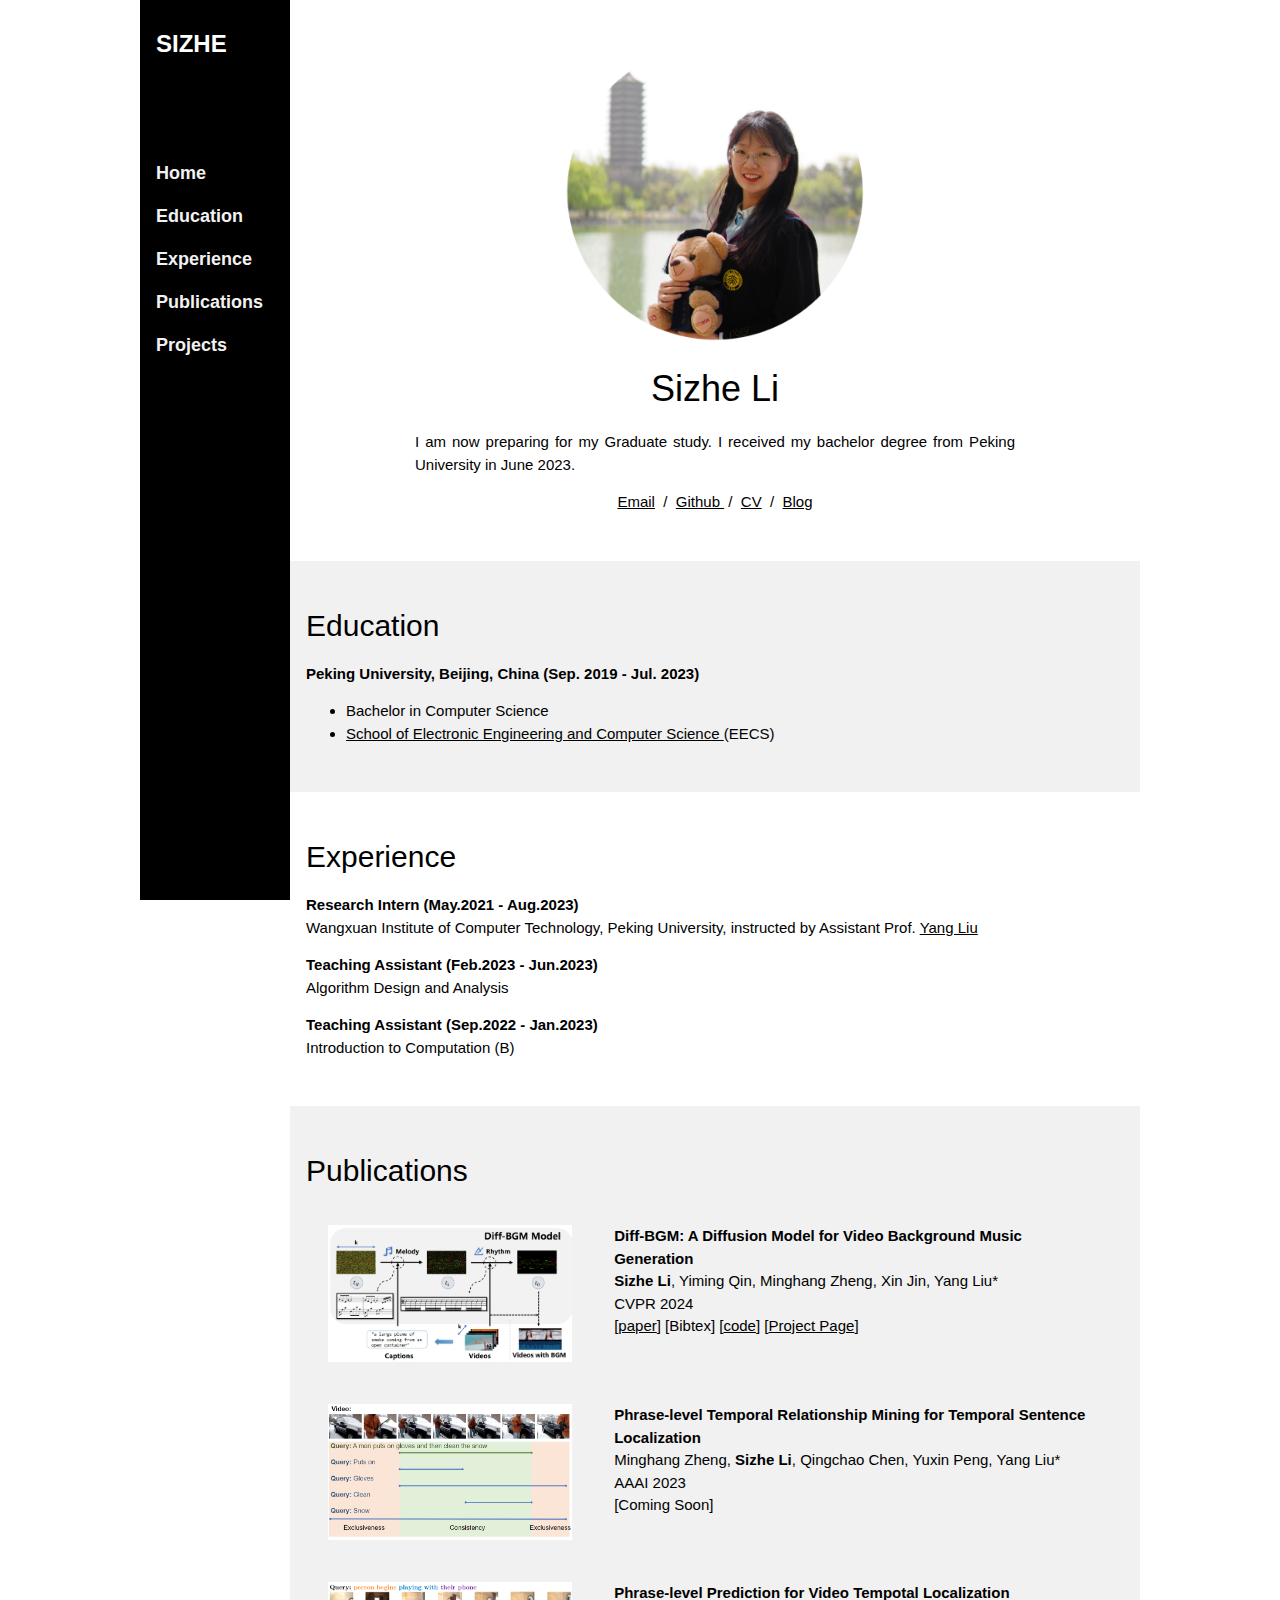
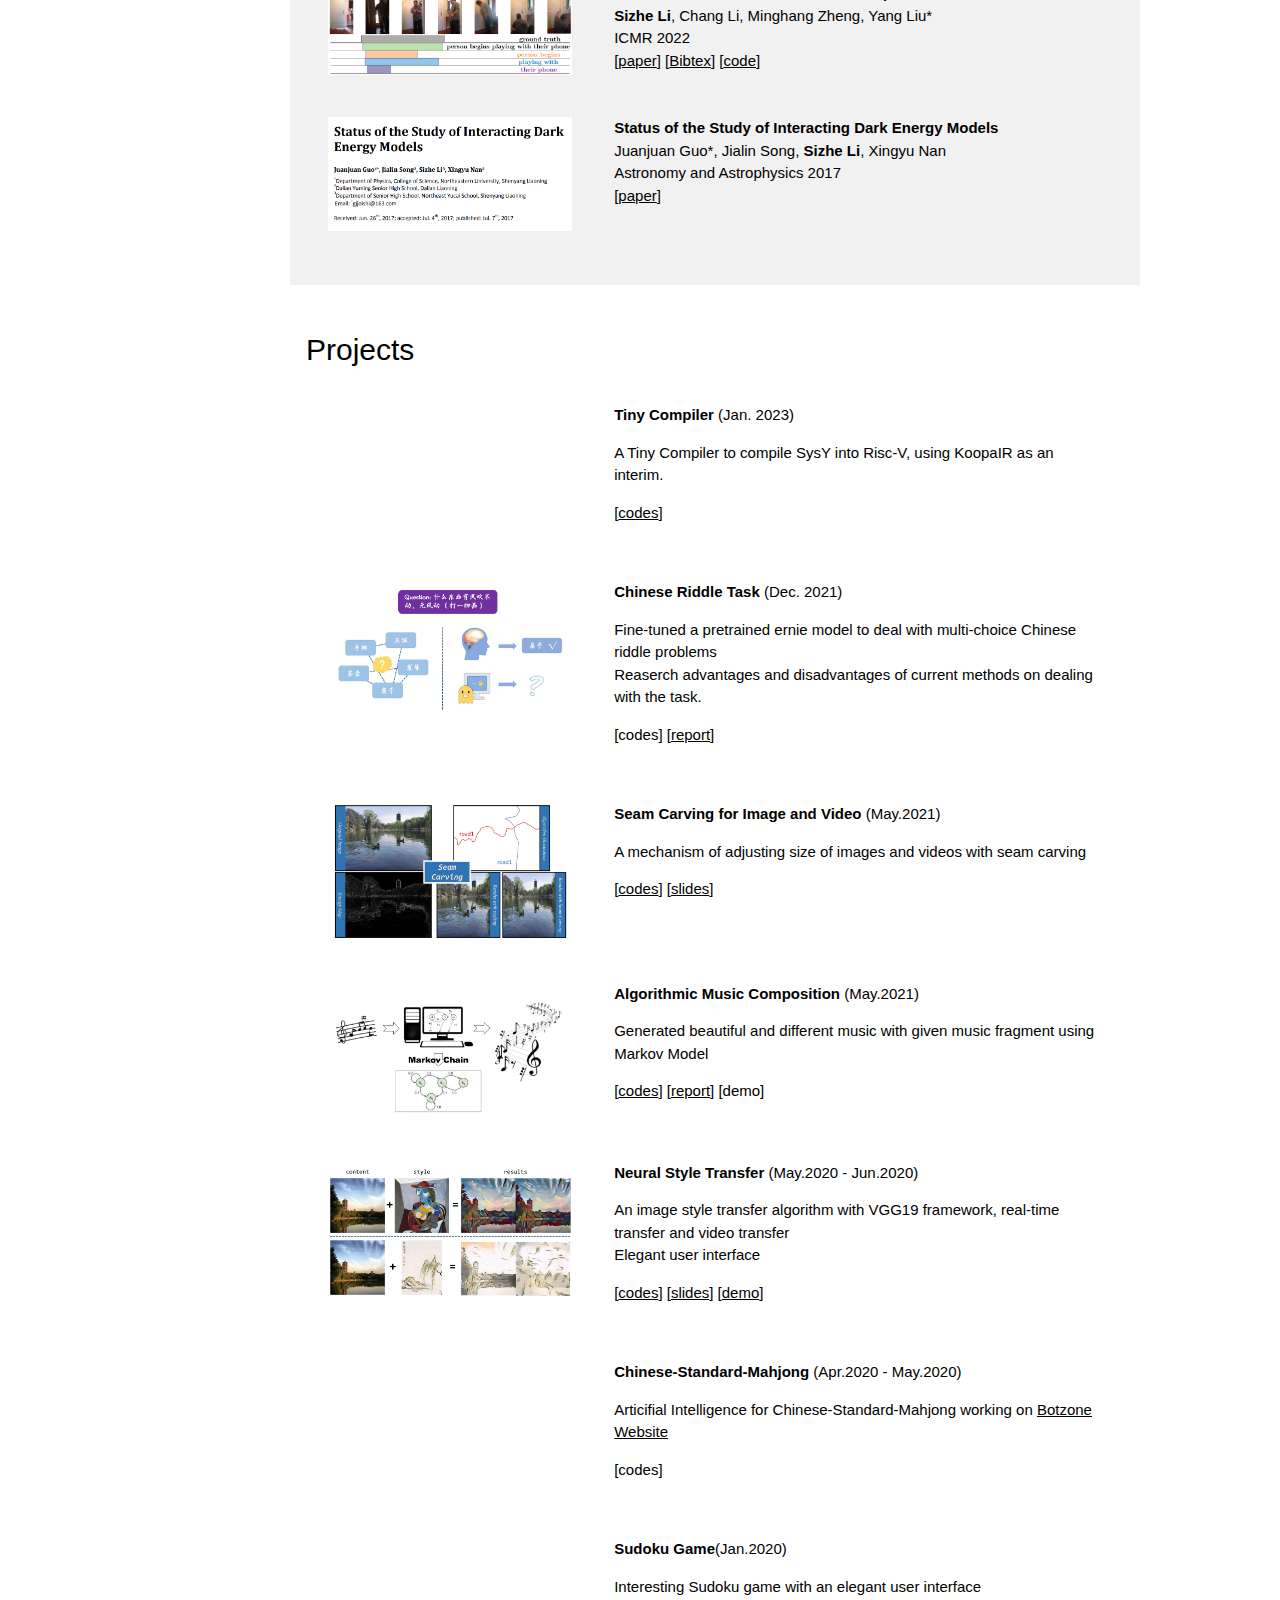
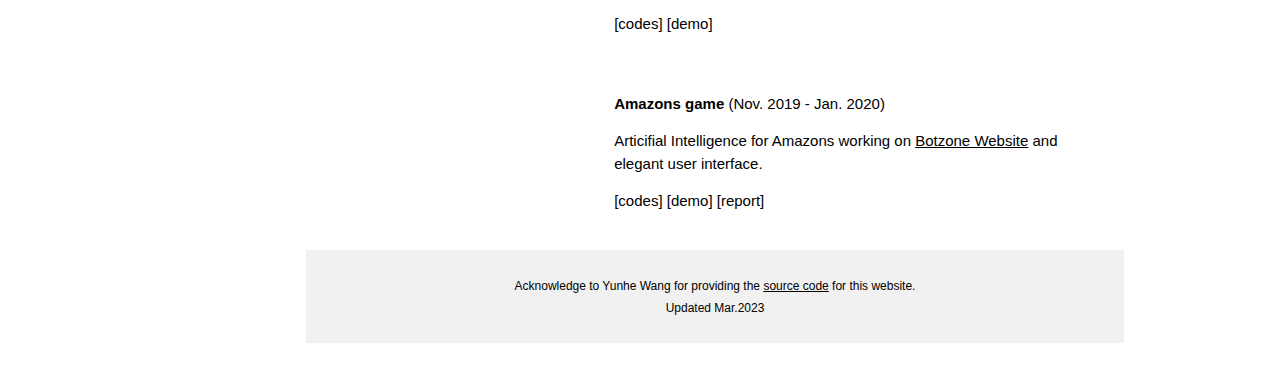
==== index.html @ bfb2998c "update Diff-BGM" ====
<!DOCTYPE html>
<html xmlns="http://www.w3.org/1999/xhtml" xml:lang="en">

<head>

  <title>Here is Sizhe</title>

  <meta charset="UTF-8">
  <meta name="viewport" content="width=device-width, initial-scale=1">
  <meta http-equiv="Content-Type" content="text/html; charset=UTF-8">
  <meta name="description" content="Sizhe Li is currently a senior undergraduate in Peking University">
  <meta name="keywords" content="Sizhe Li, 李思哲, lisizhe
  , Sizhe, Li, Deep Learning, Undergraduate, PKU, Computer Vision">
  <meta name="author" content="Sizhe Li" />

  <link rel="stylesheet" href="w3.css">

  <style>
    .w3-sidebar a {
      font-family: "Roboto", sans-serif
    }

    body,
    h1,
    h2,
    h3,
    h4,
    h5,
    h6,
    .w3-wide {
      font-family: "Montserrat", sans-serif;
    }
  </style>

  <link rel="icon" type="image/png" href="images/logo.png">

</head>


<body class="w3-content" style="max-width:1000px">

  <!-- Sidebar/menu -->
  <nav class="w3-sidebar w3-bar-block w3-black w3-collapse w3-top w3-right" style="z-index:3;width:150px"
    id="mySidebar">
    <div class="w3-container w3-display-container w3-padding-16">
      <h3><b>SIZHE</b></h3>
    </div>
    <div class="w3-padding-64 w3-text-light-grey w3-large" style="font-weight:bold">
      <a href="#home" class="w3-bar-item w3-button">Home</a>
      <a href="#education" class="w3-bar-item w3-button">Education</a>
      <a href="#experience" class="w3-bar-item w3-button">Experience</a>
      <a href="#publications" class="w3-bar-item w3-button">Publications</a>
      <a href="#projects" class="w3-bar-item w3-button">Projects</a>
    </div>
  </nav>

  <!-- Top menu on small screens -->
  <header class="w3-bar w3-top w3-hide-large w3-black w3-xlarge">
    <div class="w3-bar-item w3-padding-24">SIZHE</div>
    <a href="javascript:void(0)" class="w3-bar-item w3-button w3-padding-24 w3-right"
      style="font-stretch: extra-expanded;" onclick="w3_open()"><b>≡</b></a>
    </div>
  </header>

  <!-- Overlay effect when opening sidebar on small screens -->
  <div class="w3-overlay w3-hide-large" onclick="w3_close()" style="cursor:pointer" title="close side menu"
    id="myOverlay"></div>

  <!-- !PAGE CONTENT! -->
  <div class="w3-main" style="margin-left:150px">

    <!-- Push down content on small screens -->
    <div class="w3-hide-large" style="margin-top:83px"></div>

    <!-- The Home Section -->
    <div class="w3-container w3-center w3-padding-32" id="home">
      <img style="width: 80%;max-width: 320px" alt="profile photo" src="images/Sizhe.jpg">
      <h1>Sizhe Li</h1>
      <p class="w3-justify"
        style="width:100%;border:0px;border-spacing:0px;border-collapse:separate;margin-right:auto;margin-left:auto;max-width:600px">
        I am now preparing for my Graduate study. I received my bachelor degree from Peking University in June 2023.
        
      </p>
      <p class="w3-center">
        <a href="mailto:lisizhe@pku.edu.cn">Email</a> &nbsp/&nbsp
        <a href=""> Github </a> &nbsp/&nbsp
        <a href="data/CV-SizheLi.pdf"> CV</a> &nbsp/&nbsp
        <a href="https://weibo.com/u/5866098299">Blog</a>

      </p>
      </tbody>
      </table>
    </div>

    <div class="w3-container w3-light-grey w3-padding-32" id="education">
      <h2>Education</h2>
      <p>
        <strong>
          Peking University, Beijing, China (Sep. 2019 - Jul. 2023)
        </strong>
      <ul>
        <li>Bachelor in Computer Science</li>
        <li>
          <a href="https://eecs.pku.edu.cn/">
            School of Electronic Engineering and Computer Science
          </a>
          (EECS)
        </li>
      </ul>
      </p>
      
    </div>

    <div class="w3-container w3-padding-32" id="experience">
      <h2>Experience</h2>
      <p>
        <strong>
          Research Intern (May.2021 - Aug.2023)</br>
        </strong>
        Wangxuan Institute of Computer Technology, Peking University, instructed by Assistant Prof. <a
          href="http://www.csyangliu.com/">Yang Liu</a>
      </p>
      <p>
        <strong>
          Teaching Assistant (Feb.2023 - Jun.2023)</br>
        </strong>
        Algorithm Design and Analysis 
      </p>
      <p>
        <strong>
          Teaching Assistant (Sep.2022 - Jan.2023)</br>
        </strong>
        Introduction to Computation (B)
      </p>
    </div>

    <div class="w3-container  w3-light-grey w3-padding-32" id="publications">
      <h2>Publications</h2>
      <table width="100%" cellpadding="20">
        <tbody>
          <tr>
            <td width="35%" valign="top">
              <img src="publication/Diff-BGM/teaser.png" sizes="20vw" style="border: none;">
            </td>
            <td width="65%" valign="top">
              <strong>Diff-BGM: A Diffusion Model for Video Background Music Generation</strong></br>
              <strong>Sizhe Li</strong>, Yiming Qin, Minghang Zheng, Xin Jin, Yang Liu* </br>
              CVPR 2024</br>
              [<a href="publication/Diff-BGM/Diff-BGM.pdf">paper</a>] [Bibtex] [<a href="https://github.com/sizhelee/Diff-BGM">code</a>] [<a href="publication/index.html">Project Page</a>]
            </td>
          </tr>
          <tr>
            <td width="35%" valign="top">
              <img src="images/AAAI2023.png" sizes="20vw" style="border: none;">
            </td>
            <td width="65%" valign="top">
              <strong>Phrase-level Temporal Relationship Mining for Temporal Sentence Localization</strong></br>
              Minghang Zheng, <strong>Sizhe Li</strong>, Qingchao Chen, Yuxin Peng, Yang Liu* </br>
              AAAI 2023</br>
              [Coming Soon]
            </td>
          </tr>
          <tr>
            <td width="35%" valign="top">
              <img src="images/ICMR2022.png" sizes="20vw" style="border: none;">
            </td>
            <td width="65%" valign="top">
              <strong>Phrase-level Prediction for Video Tempotal Localization</strong></br>
              <strong>Sizhe Li</strong>, Chang Li, Minghang Zheng, Yang Liu* </br>
              ICMR 2022</br>
              [<a href="https://dl.acm.org/doi/abs/10.1145/3512527.3531382">paper</a>] [<a
                href="data/ICMR2022.text">Bibtex</a>] [<a href="https://github.com/sizhelee/PLPNet">code</a>]
            </td>
          </tr>
          <tr>
            <td width="35%" valign="top">
              <img src="images/Physics.png" sizes="20vw" style="border: none;">
            </td>
            <td width="65%" valign="top">
              <strong>Status of the Study of Interacting Dark Energy Models</strong></br>
              Juanjuan Guo*, Jialin Song, <strong>Sizhe Li</strong>, Xingyu Nan </br>
              Astronomy and Astrophysics 2017</br>
              [<a href="https://pdf.hanspub.org/AAS20170300000_52392943.pdf">paper</a>]
            </td>
          </tr>
        </tbody>
      </table>

    </div>

    <div class="w3-container w3-padding-32" id="projects">
      <h2>Projects</h2>

      <table width="100%" cellpadding="20">
        <tbody>
          <tr>
            <td width="35%" valign="top">
              <img src="" sizes="20vw" style="border: none;">
            </td>
            <td width="65%" valign="top">
              <strong>Tiny Compiler</strong> (Jan. 2023)
              <p>
                A Tiny Compiler to compile SysY into Risc-V, using KoopaIR as an interim.
              </p>
              <p>[<a href="https://github.com/sizhelee/Tiny-Compiler-SysY">codes</a>]</p>

            </td>
          </tr>
          
          <tr>
            <td width="35%" valign="top">
              <img src="images/chinese_riddle_teasers.jpg" sizes="20vw" style="border: none;">
            </td>
            <td width="65%" valign="top">
              <strong>Chinese Riddle Task</strong> (Dec. 2021)
              <p>
                Fine-tuned a pretrained ernie model to deal with multi-choice Chinese riddle problems</br>
                Reaserch advantages and disadvantages of current methods on dealing with the task.
              </p>
              <p>[codes] [<a href="data/chinese_riddle_report.pdf">report</a>]</p>

            </td>
          </tr>

          <tr>
            <td width="35%" valign="top">
              <img src="images/seam_carving_teasers.jpg" sizes="20vw" style="border: none;">
            </td>
            <td width="65%" valign="top">
              <strong>Seam Carving for Image and Video</strong> (May.2021)
              <p>
                A mechanism of adjusting size of images and videos with seam carving
              </p>
              <p>[<a href="https://github.com/sizhelee/Seam_carving">codes</a>] [<a
                  href="data/SeamCarvingSlides.pdf">slides</a>]</p>

            </td>
          </tr>

          <tr>
            <td width="35%" valign="top">
              <img src="images/Markov_teasers_00.jpg" sizes="20vw" style="border: none;">
            </td>
            <td width="65%" valign="top">
              <strong>Algorithmic Music Composition</strong> (May.2021)
              <p>
                Generated beautiful and different music with given music fragment using Markov Model
              </p>
              <p>[<a href="https://github.com/sizhelee/Algorithmic-Music-Composition">codes</a>] [<a
                  href="data/Algorithmic_Music_Composition.pdf">report</a>] [demo]</p>

            </td>
          </tr>

          <tr>
            <td width="35%" valign="top">
              <img src="images/neural_style_transfer_teasers_00.jpg" sizes="20vw" style="border: none;">
            </td>
            <td width="65%" valign="top">
              <strong>Neural Style Transfer</strong> (May.2020 - Jun.2020)
              <p>
                An image style transfer algorithm with VGG19 framework, real-time transfer and video transfer</br>
                Elegant user interface
              </p>
              <p>
                [<a href="https://github.com/sizhelee/neural_style_transfer">codes</a>] [<a
                  href="data/the_legend_of_a_picture.pdf">slides</a>] [<a
                  href="images/neural_style_transfer.mp4">demo</a>]
              </p>
            </td>
          </tr>

          <tr>
            <td width="35%" valign="top">
              <img src="" sizes="20vw" style="border: none;">
            </td>
            <td width="65%" valign="top">
              <strong>Chinese-Standard-Mahjong</strong> (Apr.2020 - May.2020)
              <p>
                Articifial Intelligence for Chinese-Standard-Mahjong working on <a
                  href="https://botzone.org.cn/">Botzone
                  Website</a>
              </p>
              <p>
                [codes]
              </p>
            </td>
          </tr>

          <tr>
            <td width="35%" valign="top">
              <img src="" sizes="20vw" style="border: none;">
            </td>
            <td width="65%" valign="top">
              <strong>Sudoku Game</strong>(Jan.2020)
              <p>
                Interesting Sudoku game with an elegant user interface
              </p>
              <p>
                [codes] [demo]
              </p>
            </td>
          </tr>

          <tr>
            <td width="35%" valign="top">
              <img src="" sizes="20vw" style="border: none;">
            </td>
            <td width="65%" valign="top">
              <strong>Amazons game</strong> (Nov. 2019 - Jan. 2020)
              <p>
                Articifial Intelligence for Amazons working on <a href="https://botzone.org.cn/">Botzone
                  Website</a> and elegant user interface.
              </p>
              <p>
                [codes] [demo] [report]
              </p>
            </td>
          </tr>
        </tbody>
      </table>


      <div class="w3-light-grey w3-center w3-padding-24">

        <small>
          Acknowledge to Yunhe Wang for providing the <a href="https://github.com/YunheWang/HomePage">source code</a>
          for this website.</br>
          Updated Mar.2023
        </small>
        <noscript>
          <div class="statcounter"><a title="Web Analytics Made Easy -
  StatCounter" href="https://statcounter.com/" target="_blank"><img class="statcounter"
                src="https://c.statcounter.com/12347113/0/21aca5d1/0/" alt="Web Analytics Made Easy - StatCounter"></a>
          </div>
        </noscript>
        <!-- End of Statcounter Code -->

      </div>

      <!-- End page content -->
    </div>

    <script>
      // Accordion 
      function myAccFunc() {
        var x = document.getElementById("demoAcc");
        if (x.className.indexOf("w3-show") == -1) {
          x.className += " w3-show";
        } else {
          x.className = x.className.replace(" w3-show", "");
        }
      }

      // Click on the "Jeans" link on page load to open the accordion for demo purposes
      document.getElementById("myBtn").click();


      // Open and close sidebar
      function w3_open() {
        document.getElementById("mySidebar").style.display = "block";
        document.getElementById("myOverlay").style.display = "block";
      }

      function w3_close() {
        document.getElementById("mySidebar").style.display = "none";
        document.getElementById("myOverlay").style.display = "none";
      }
    </script>

</body>

</html>
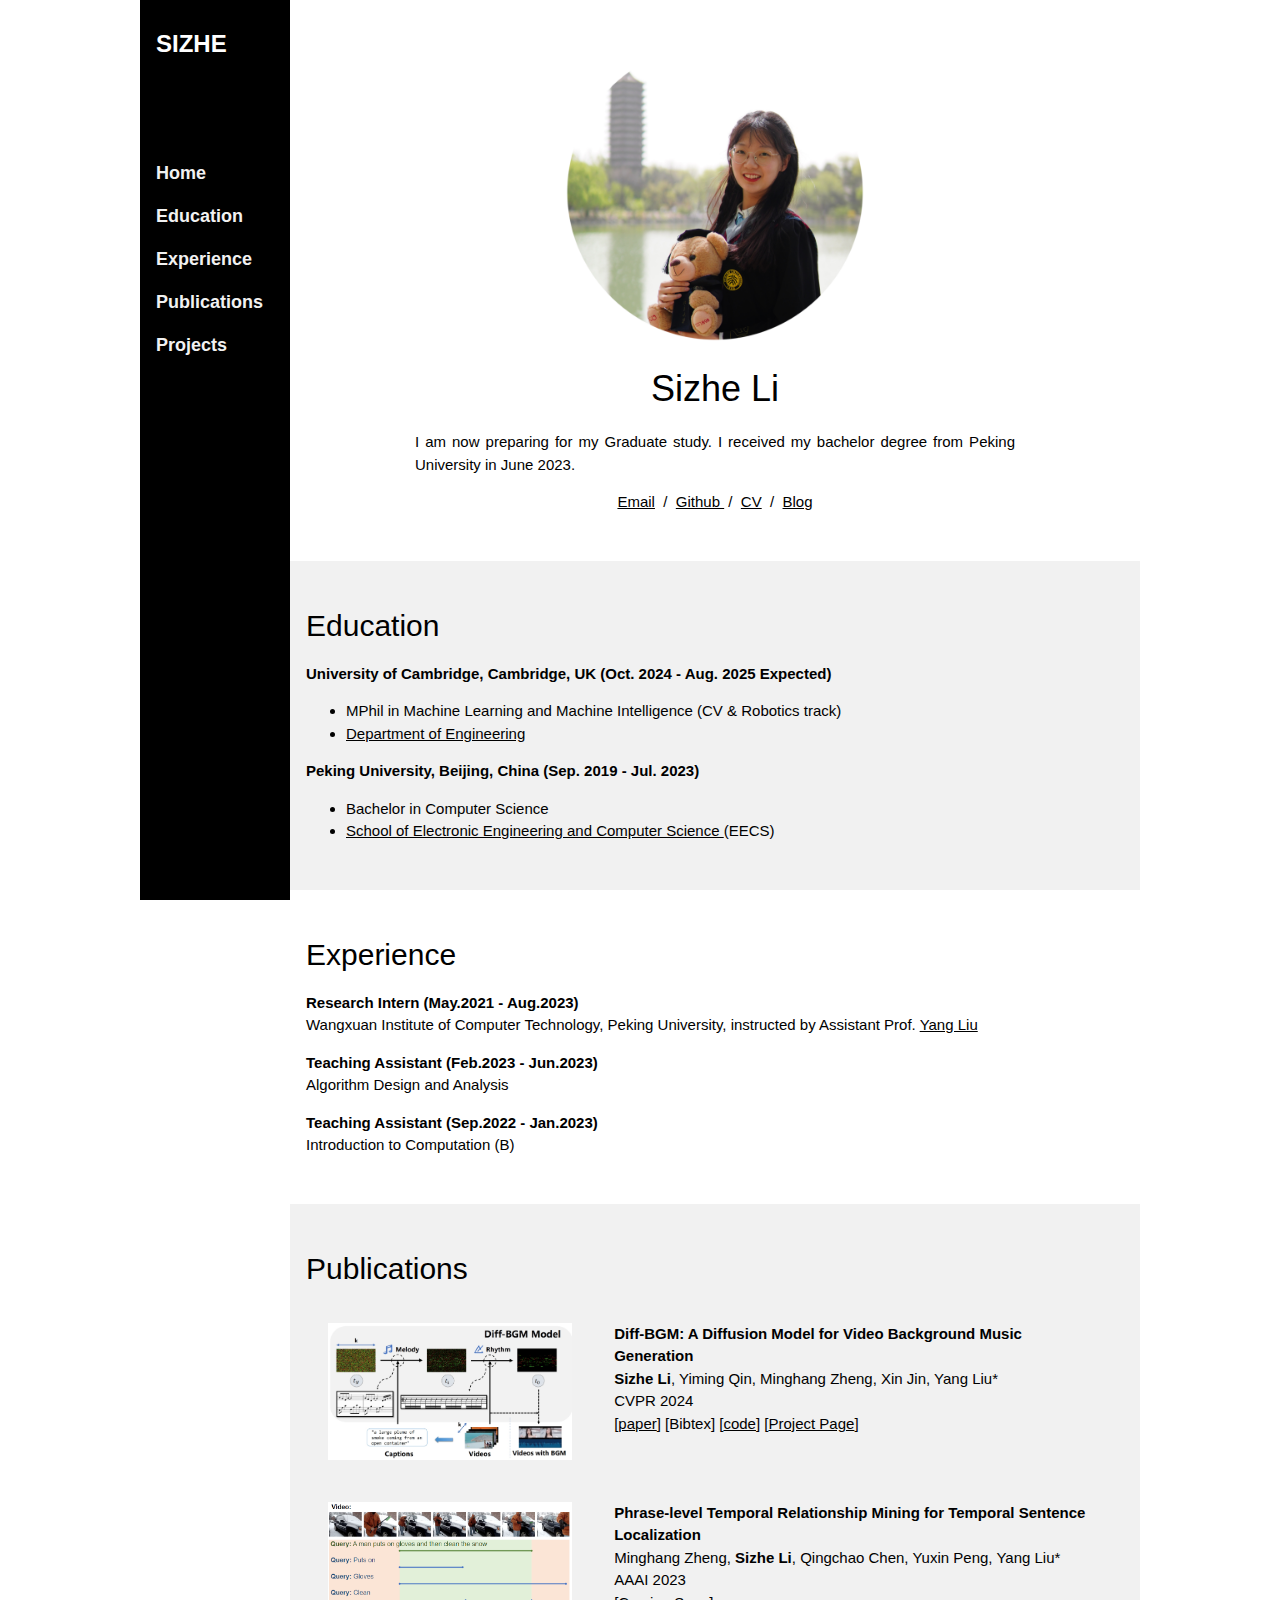
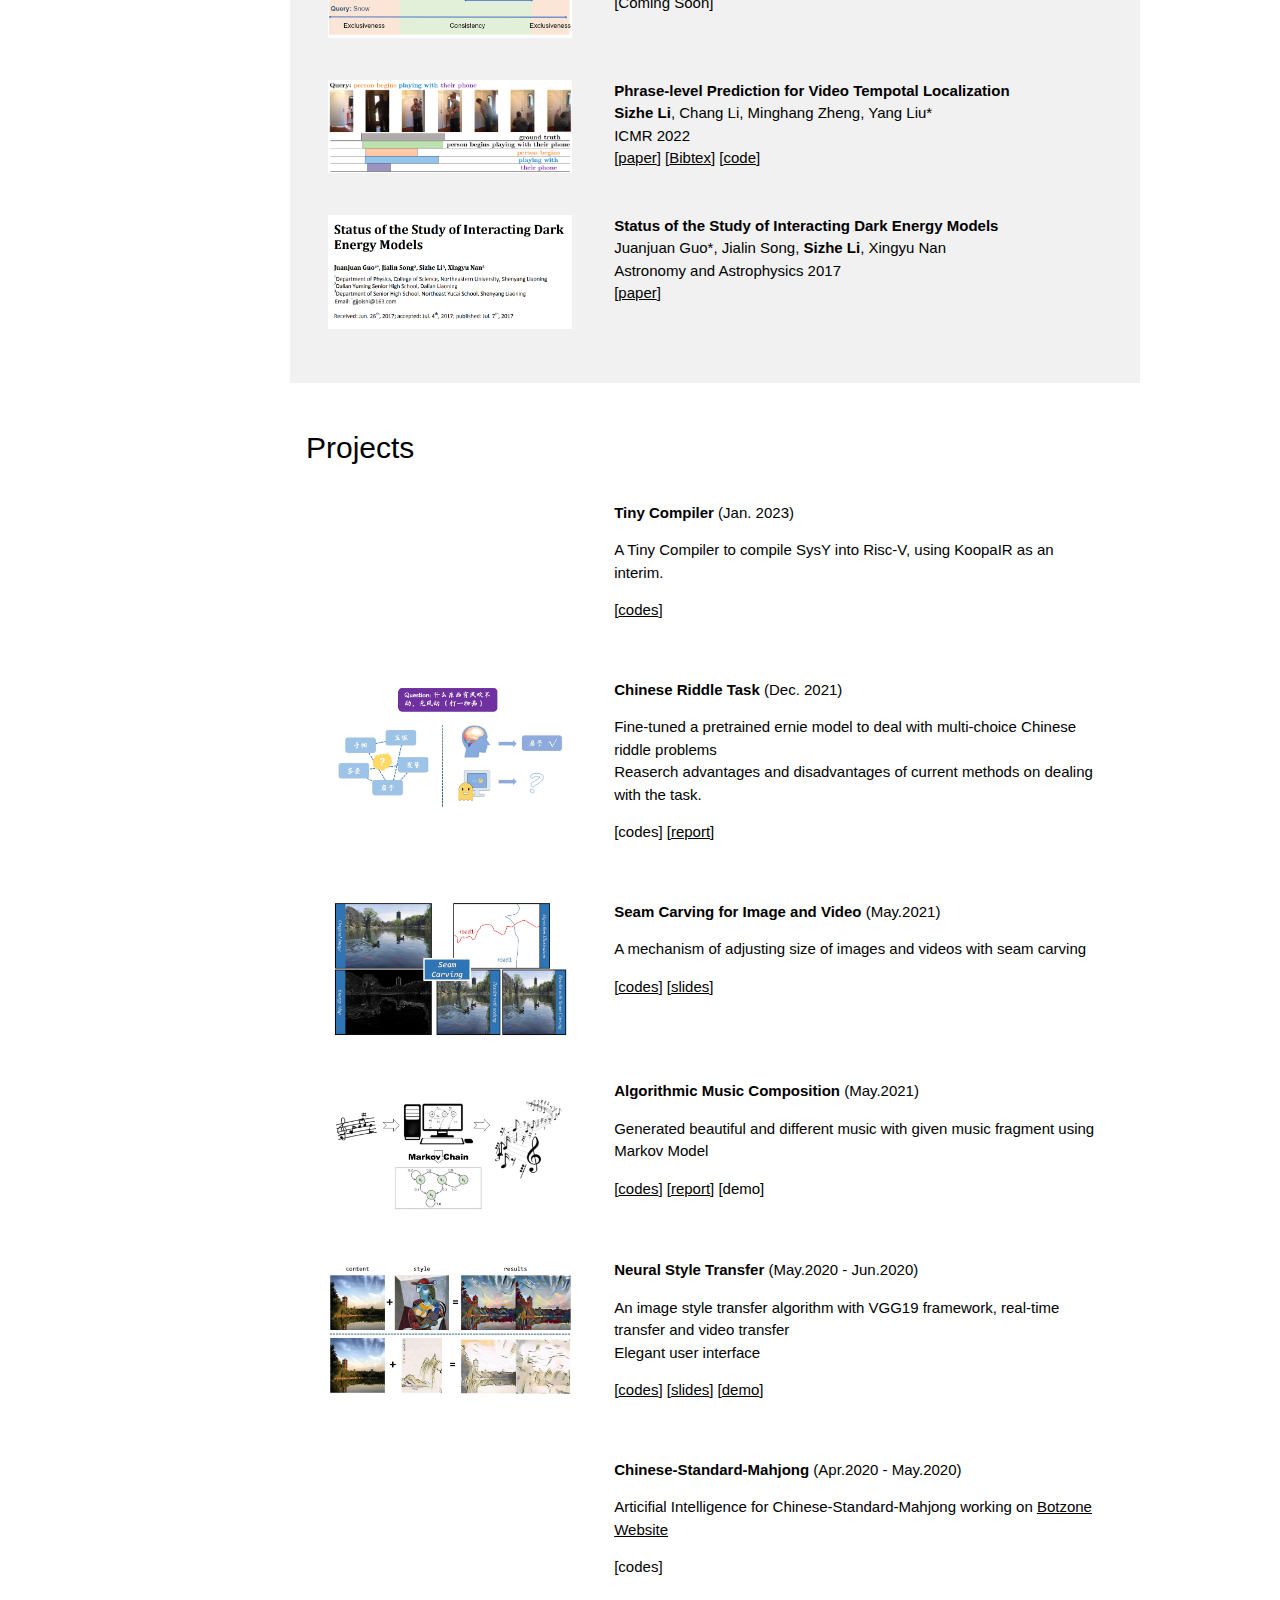
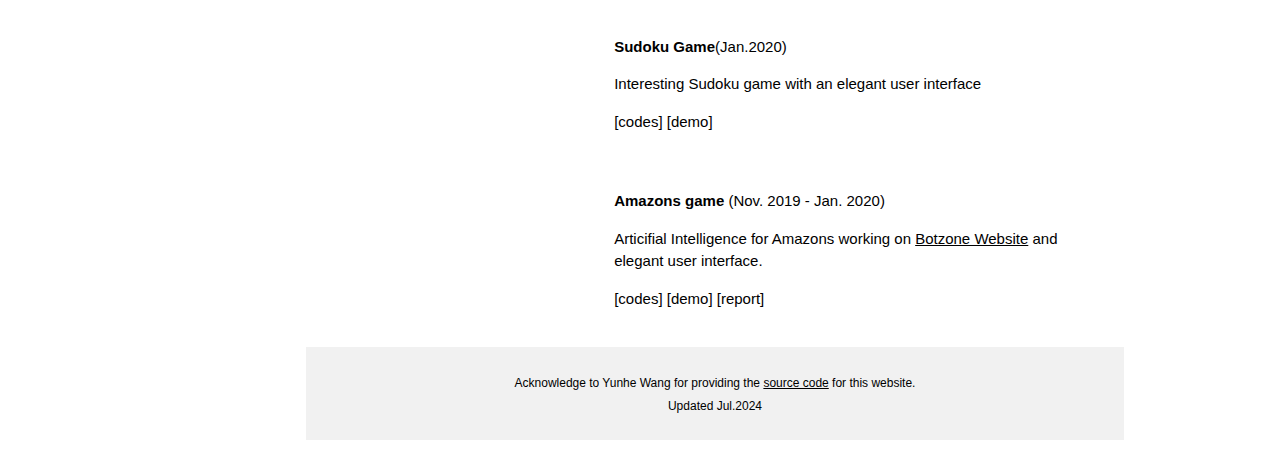
==== commit 9fa8019e: "Update index.html" ====
--- a/index.html
+++ b/index.html
@@ -96,6 +96,20 @@
       <h2>Education</h2>
       <p>
         <strong>
+          University of Cambridge, Cambridge, UK (Oct. 2024 - Aug. 2025 Expected)
+        </strong>
+      <ul>
+        <li>MPhil in Machine Learning and Machine Intelligence (CV & Robotics track)</li>
+        <li>
+          <a href="https://www.eng.cam.ac.uk/">
+            Department of Engineering
+          </a>
+        </li>
+      </ul>
+      </p>
+
+      <p>
+        <strong>
           Peking University, Beijing, China (Sep. 2019 - Jul. 2023)
         </strong>
       <ul>
@@ -146,7 +160,7 @@
               <strong>Diff-BGM: A Diffusion Model for Video Background Music Generation</strong></br>
               <strong>Sizhe Li</strong>, Yiming Qin, Minghang Zheng, Xin Jin, Yang Liu* </br>
               CVPR 2024</br>
-              [<a href="publication/Diff-BGM/Diff-BGM.pdf">paper</a>] [Bibtex] [<a href="https://github.com/sizhelee/Diff-BGM">code</a>] [<a href="publication/index.html">Project Page</a>]
+              [<a href="publication/Diff-BGM/Diff-BGM.pdf">paper</a>] [Bibtex] [<a href="https://github.com/sizhelee/Diff-BGM">code</a>] [<a href="publication/diffbgm.html">Project Page</a>]
             </td>
           </tr>
           <tr>
@@ -326,7 +340,7 @@
         <small>
           Acknowledge to Yunhe Wang for providing the <a href="https://github.com/YunheWang/HomePage">source code</a>
           for this website.</br>
-          Updated Mar.2023
+          Updated Jul.2024
         </small>
         <noscript>
           <div class="statcounter"><a title="Web Analytics Made Easy -
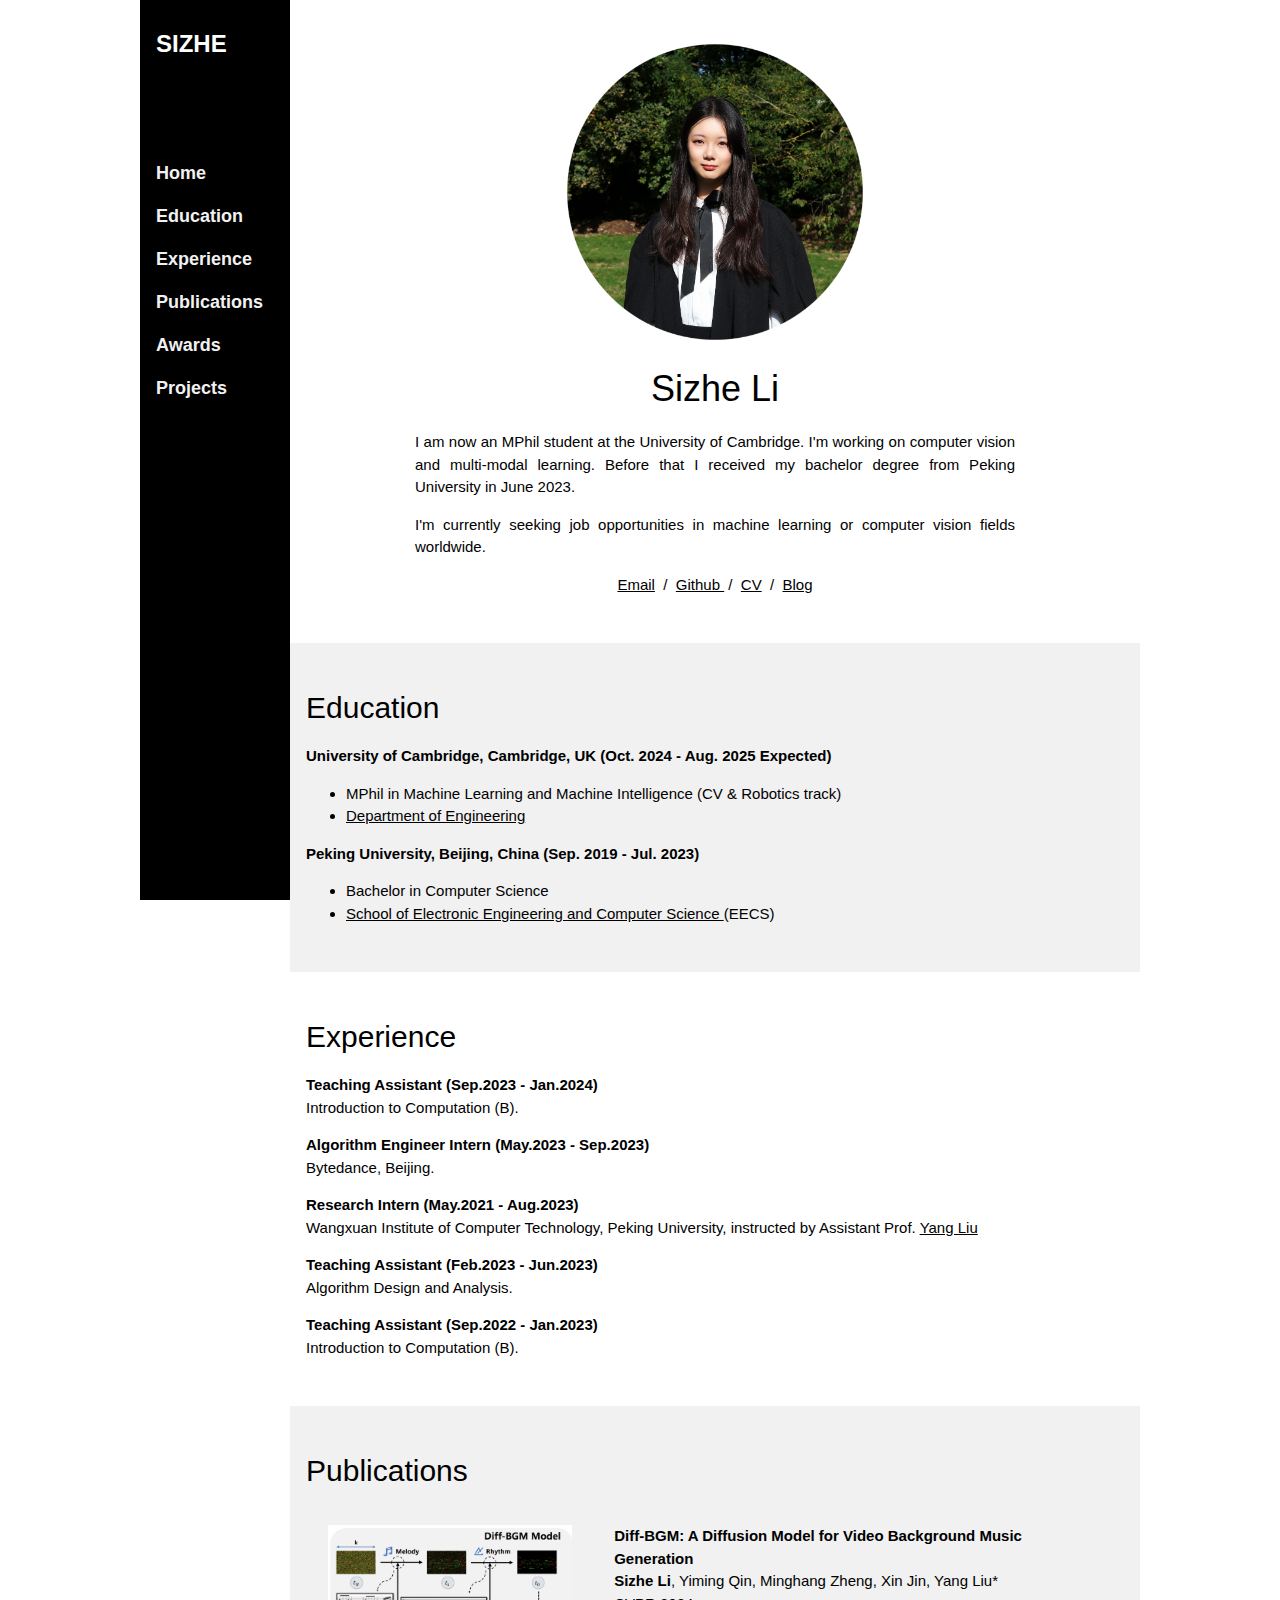
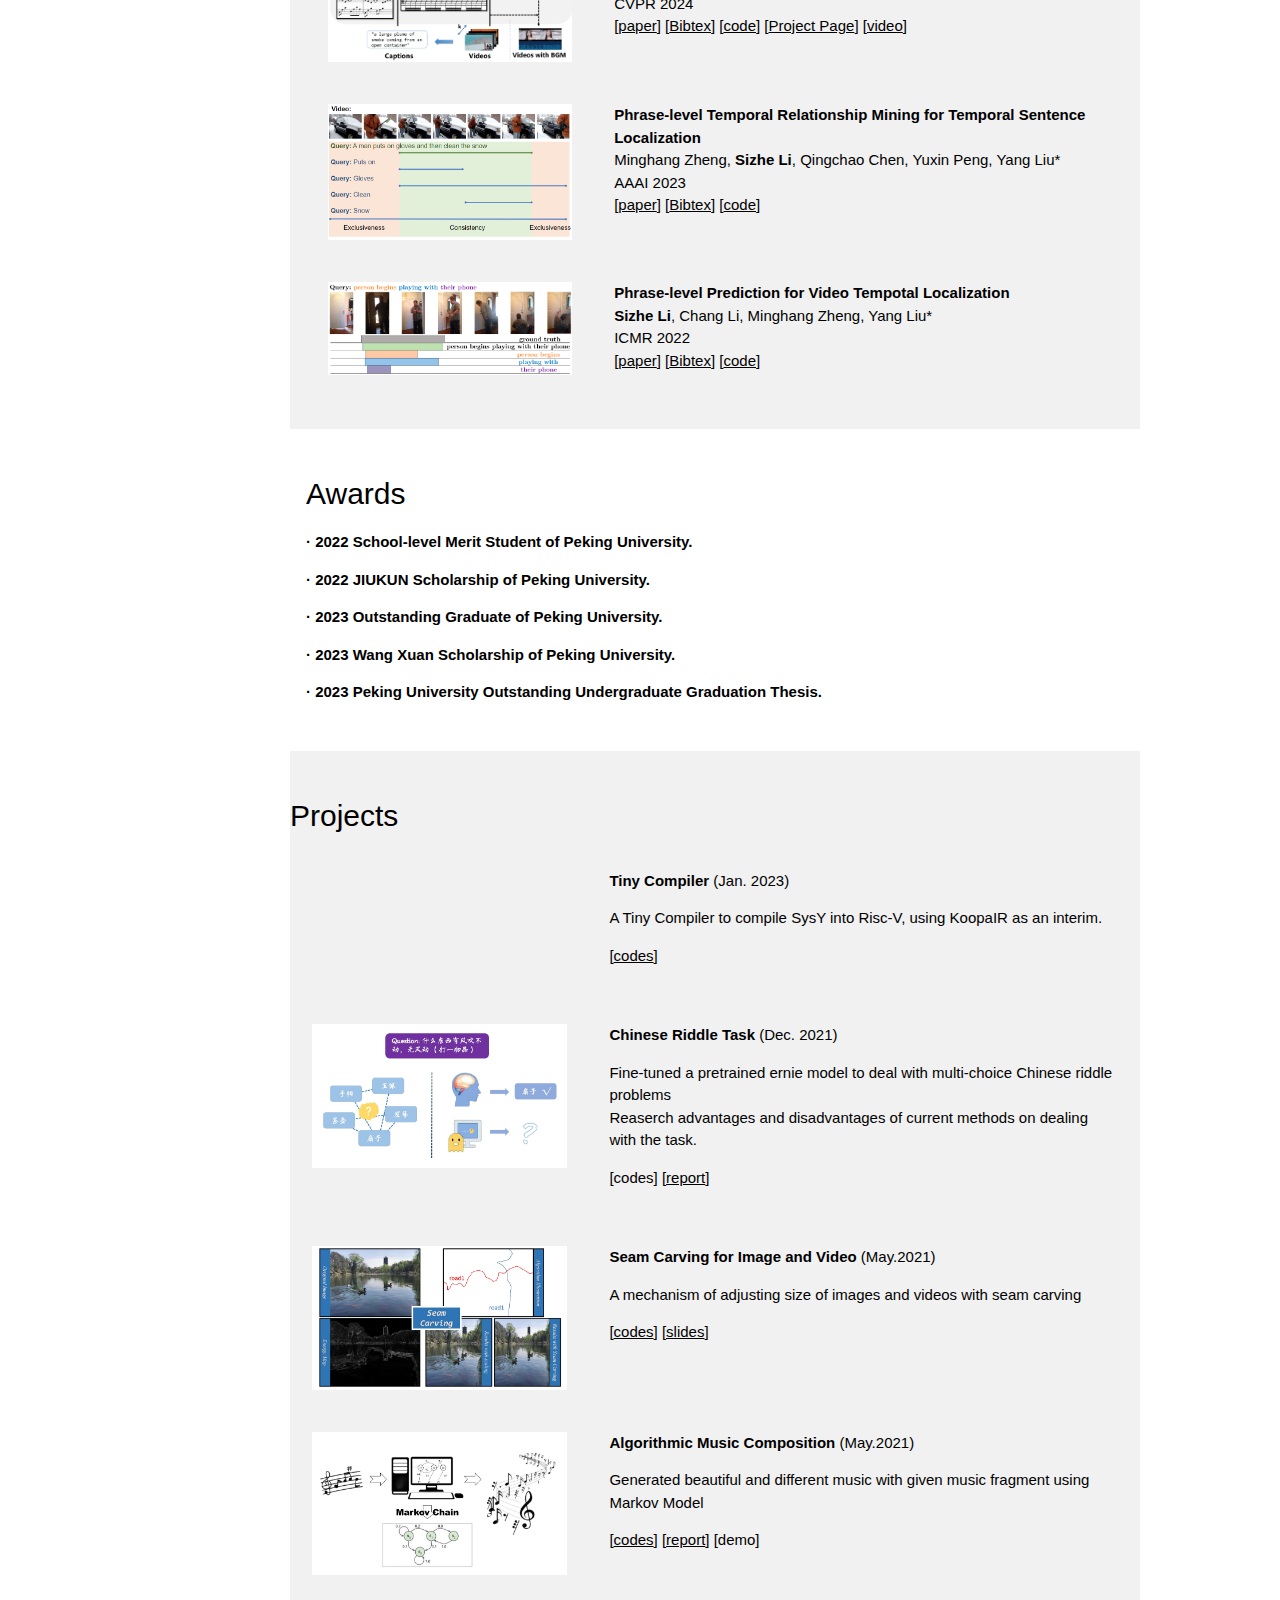
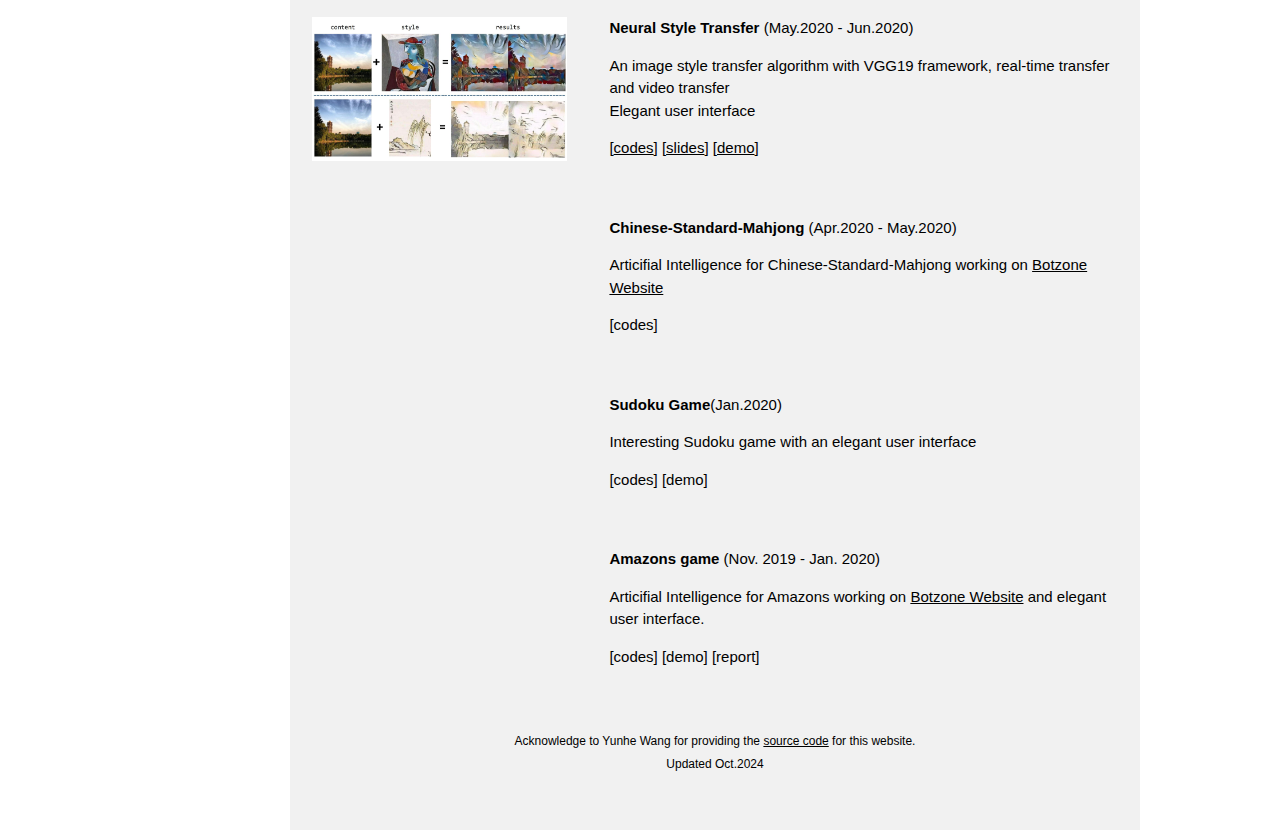
==== commit 91709a38: "update" ====
--- a/index.html
+++ b/index.html
@@ -50,6 +50,7 @@
       <a href="#education" class="w3-bar-item w3-button">Education</a>
       <a href="#experience" class="w3-bar-item w3-button">Experience</a>
       <a href="#publications" class="w3-bar-item w3-button">Publications</a>
+      <a href="#awards" class="w3-bar-item w3-button">Awards</a>
       <a href="#projects" class="w3-bar-item w3-button">Projects</a>
     </div>
   </nav>
@@ -74,17 +75,22 @@
 
     <!-- The Home Section -->
     <div class="w3-container w3-center w3-padding-32" id="home">
-      <img style="width: 80%;max-width: 320px" alt="profile photo" src="images/Sizhe.jpg">
+      <img style="width: 80%;max-width: 320px" alt="profile photo" src="images/Sizhe2.jpg">
       <h1>Sizhe Li</h1>
       <p class="w3-justify"
         style="width:100%;border:0px;border-spacing:0px;border-collapse:separate;margin-right:auto;margin-left:auto;max-width:600px">
-        I am now preparing for my Graduate study. I received my bachelor degree from Peking University in June 2023.
-        
+        I am now an MPhil student at the University of Cambridge. 
+        I'm working on computer vision and multi-modal learning. 
+        Before that I received my bachelor degree from Peking University in June 2023.
+      </p>
+      <p class="w3-justify"
+        style="width:100%;border:0px;border-spacing:0px;border-collapse:separate;margin-right:auto;margin-left:auto;max-width:600px">
+        I'm currently seeking job opportunities in machine learning or computer vision fields worldwide.
       </p>
       <p class="w3-center">
         <a href="mailto:lisizhe@pku.edu.cn">Email</a> &nbsp/&nbsp
-        <a href=""> Github </a> &nbsp/&nbsp
-        <a href="data/CV-SizheLi.pdf"> CV</a> &nbsp/&nbsp
+        <a href="https://github.com/sizhelee"> Github </a> &nbsp/&nbsp
+        <a href="data/CV_SizheLi_202410.pdf"> CV</a> &nbsp/&nbsp
         <a href="https://weibo.com/u/5866098299">Blog</a>
 
       </p>
@@ -129,6 +135,18 @@
       <h2>Experience</h2>
       <p>
         <strong>
+          Teaching Assistant (Sep.2023 - Jan.2024)</br>
+        </strong>
+        Introduction to Computation (B).
+      </p>
+      <p>
+        <strong>
+          Algorithm Engineer Intern (May.2023 - Sep.2023)</br>
+        </strong>
+        Bytedance, Beijing.
+      </p>
+      <p>
+        <strong>
           Research Intern (May.2021 - Aug.2023)</br>
         </strong>
         Wangxuan Institute of Computer Technology, Peking University, instructed by Assistant Prof. <a
@@ -138,13 +156,13 @@
         <strong>
           Teaching Assistant (Feb.2023 - Jun.2023)</br>
         </strong>
-        Algorithm Design and Analysis 
+        Algorithm Design and Analysis.
       </p>
       <p>
         <strong>
           Teaching Assistant (Sep.2022 - Jan.2023)</br>
         </strong>
-        Introduction to Computation (B)
+        Introduction to Computation (B).
       </p>
     </div>
 
@@ -160,7 +178,7 @@
               <strong>Diff-BGM: A Diffusion Model for Video Background Music Generation</strong></br>
               <strong>Sizhe Li</strong>, Yiming Qin, Minghang Zheng, Xin Jin, Yang Liu* </br>
               CVPR 2024</br>
-              [<a href="publication/Diff-BGM/Diff-BGM.pdf">paper</a>] [Bibtex] [<a href="https://github.com/sizhelee/Diff-BGM">code</a>] [<a href="publication/diffbgm.html">Project Page</a>]
+              [<a href="publication/Diff-BGM/Diff-BGM.pdf">paper</a>] [<a href="publication/Diff-BGM/cite.bib">Bibtex</a>] [<a href="https://github.com/sizhelee/Diff-BGM">code</a>] [<a href="publication/diffbgm.html">Project Page</a>] [<a href="https://www.youtube.com/watch?v=2_T_SbSPVfg">video</a>]
             </td>
           </tr>
           <tr>
@@ -171,7 +189,7 @@
               <strong>Phrase-level Temporal Relationship Mining for Temporal Sentence Localization</strong></br>
               Minghang Zheng, <strong>Sizhe Li</strong>, Qingchao Chen, Yuxin Peng, Yang Liu* </br>
               AAAI 2023</br>
-              [Coming Soon]
+              [<a href="publication/TRM/TRM.pdf">paper</a>] [<a href="publication/TRM/cite.bib">Bibtex</a>] [<a href="https://github.com/minghangz/TRM">code</a>] 
             </td>
           </tr>
           <tr>
@@ -186,23 +204,31 @@
                 href="data/ICMR2022.text">Bibtex</a>] [<a href="https://github.com/sizhelee/PLPNet">code</a>]
             </td>
           </tr>
-          <tr>
-            <td width="35%" valign="top">
-              <img src="images/Physics.png" sizes="20vw" style="border: none;">
-            </td>
-            <td width="65%" valign="top">
-              <strong>Status of the Study of Interacting Dark Energy Models</strong></br>
-              Juanjuan Guo*, Jialin Song, <strong>Sizhe Li</strong>, Xingyu Nan </br>
-              Astronomy and Astrophysics 2017</br>
-              [<a href="https://pdf.hanspub.org/AAS20170300000_52392943.pdf">paper</a>]
-            </td>
-          </tr>
         </tbody>
       </table>
 
     </div>
 
-    <div class="w3-container w3-padding-32" id="projects">
+    <div class="w3-container w3-padding-32" id="awards">
+      <h2>Awards</h2>
+      <p><strong>
+        · 2022 School-level Merit Student of Peking University.
+      </strong></p>
+      <p><strong>
+        · 2022 JIUKUN Scholarship of Peking University.
+      </strong></p>
+      <p><strong>
+        · 2023 Outstanding Graduate of Peking University.
+      </strong></p>
+      <p><strong>
+        · 2023 Wang Xuan Scholarship of Peking University.
+      </strong></p>
+      <p><strong>
+        · 2023 Peking University Outstanding Undergraduate Graduation Thesis.
+      </strong></p>
+    </div>
+
+    <div class="w3-light-grey w3-padding-32" id="projects">
       <h2>Projects</h2>
 
       <table width="100%" cellpadding="20">
@@ -340,7 +366,7 @@
         <small>
           Acknowledge to Yunhe Wang for providing the <a href="https://github.com/YunheWang/HomePage">source code</a>
           for this website.</br>
-          Updated Jul.2024
+          Updated Oct.2024
         </small>
         <noscript>
           <div class="statcounter"><a title="Web Analytics Made Easy -
